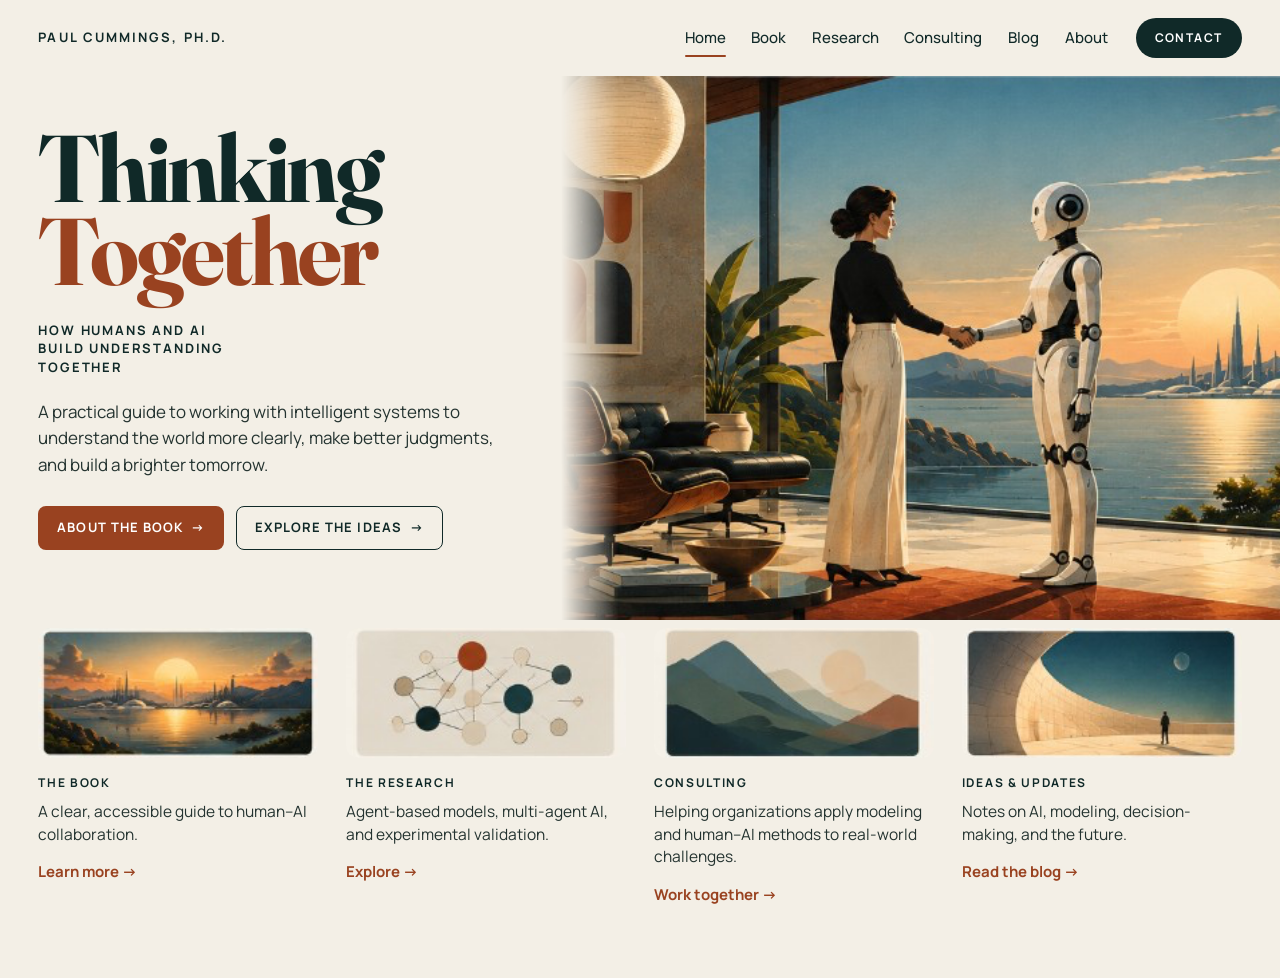
==== index.html @ 79ac68ae "Publish the Thinking Together site. Co-authored-by: Cursor <cursoragent@cursor.com>" ====
<!DOCTYPE html>
<html lang="en">
<head>
  <meta charset="utf-8">
  <meta name="viewport" content="width=device-width, initial-scale=1">
  <title>Thinking Together — Paul Cummings, Ph.D.</title>
  <meta name="description" content="Thinking Together: How Humans and AI Build Understanding Together. A practical guide by Paul Cummings, Ph.D.">
  <link rel="preconnect" href="https://fonts.googleapis.com">
  <link rel="preconnect" href="https://fonts.gstatic.com" crossorigin>
  <link href="https://fonts.googleapis.com/css2?family=Fraunces:opsz,wght@9..144,700&family=Manrope:wght@400;500;600;700&display=swap" rel="stylesheet">
  <link rel="stylesheet" href="styles.css">
</head>
<body>
  <header class="site-header">
    <a class="brand" href="index.html">Paul Cummings, Ph.D.</a>
    <nav class="nav" aria-label="Primary">
      <a class="active" href="index.html" aria-current="page">Home</a>
      <a href="book.html">Book</a>
      <a href="research.html">Research</a>
      <a href="consulting.html">Consulting</a>
      <a href="blog.html">Blog</a>
      <a href="about.html">About</a>
    </nav>
    <a class="btn btn-contact" href="contact.html">Contact</a>
  </header>

  <section class="hero">
    <div class="hero-copy">
      <h1 class="display">
        <span class="line">Thinking</span>
        <span class="line rust">Together</span>
      </h1>
      <p class="kicker">How humans and AI build understanding together</p>
      <p class="lede">A practical guide to working with intelligent systems to understand the world more clearly, make better judgments, and build a brighter tomorrow.</p>
      <div class="actions">
        <a class="btn btn-fill" href="book.html">About the book <span aria-hidden="true">→</span></a>
        <a class="btn btn-ghost" href="research.html">Explore the ideas <span aria-hidden="true">→</span></a>
      </div>
    </div>
    <div class="hero-art">
      <img src="images/hero.png" alt="A woman and a humanoid robot shake hands in a sunlit room overlooking water, mountains, and a distant city.">
    </div>
  </section>

  <section class="cards" aria-label="Sections">
    <article class="card">
      <div class="thumb">
        <img src="images/card-book.png" alt="Sun setting over water, with a city skyline and mountains.">
      </div>
      <h2>The book</h2>
      <p>A clear, accessible guide to human–AI collaboration.</p>
      <a class="more" href="book.html">Learn more <span aria-hidden="true">→</span></a>
    </article>
    <article class="card">
      <div class="thumb">
        <img src="images/card-research.png" alt="A network of connected circles in rust, teal, and sand.">
      </div>
      <h2>The research</h2>
      <p>Agent-based models, multi-agent AI, and experimental validation.</p>
      <a class="more" href="research.html">Explore <span aria-hidden="true">→</span></a>
    </article>
    <article class="card">
      <div class="thumb">
        <img src="images/card-consulting.png" alt="Layered mountains in teal and sand, with a pale sun.">
      </div>
      <h2>Consulting</h2>
      <p>Helping organizations apply modeling and human–AI methods to real-world challenges.</p>
      <a class="more" href="consulting.html">Work together <span aria-hidden="true">→</span></a>
    </article>
    <article class="card">
      <div class="thumb">
        <img src="images/card-ideas.png" alt="A person standing inside a curved stone court under a crescent moon.">
      </div>
      <h2>Ideas &amp; updates</h2>
      <p>Notes on AI, modeling, decision-making, and the future.</p>
      <a class="more" href="blog.html">Read the blog <span aria-hidden="true">→</span></a>
    </article>
  </section>
</body>
</html>
---- styles.css ----
:root {
  --bg: #f3efe6;
  --ink: #102928;
  --ink-soft: #243330;
  --rust: #994220;
  --rust-deep: #7c3418;
  --line: #102928;
  --header-h: 76px;
  --pad: clamp(20px, 3vw, 44px);
  --serif: "Fraunces", "Iowan Old Style", Palatino, Georgia, serif;
  --sans: "Manrope", "Avenir Next", "Segoe UI", sans-serif;
}

* { box-sizing: border-box; }

html { scroll-behavior: smooth; }

body {
  margin: 0;
  background: var(--bg);
  color: var(--ink);
  font-family: var(--sans);
  font-size: 16px;
  line-height: 1.5;
  -webkit-font-smoothing: antialiased;
}

a { color: inherit; }

img { max-width: 100%; }

.site-header {
  display: flex;
  align-items: center;
  gap: 28px;
  min-height: var(--header-h);
  padding: 14px var(--pad);
}

.brand {
  margin-right: auto;
  font-size: 13px;
  font-weight: 700;
  letter-spacing: 0.16em;
  text-transform: uppercase;
  text-decoration: none;
  white-space: nowrap;
}

.nav {
  display: flex;
  align-items: center;
  gap: clamp(14px, 2vw, 28px);
}

.nav a {
  position: relative;
  font-size: 15px;
  font-weight: 500;
  text-decoration: none;
  padding: 6px 0;
}

.nav a.active::after {
  content: "";
  position: absolute;
  left: 0;
  right: 0;
  bottom: -2px;
  height: 2px;
  background: var(--rust);
  border-radius: 1px;
}

.btn {
  display: inline-flex;
  align-items: center;
  justify-content: center;
  gap: 8px;
  min-height: 44px;
  padding: 0 18px;
  border-radius: 8px;
  border: 1.5px solid transparent;
  font-family: inherit;
  font-size: 13px;
  font-weight: 700;
  letter-spacing: 0.08em;
  text-transform: uppercase;
  text-decoration: none;
  cursor: pointer;
}

.btn-fill {
  background: var(--rust);
  color: #fff;
}

.btn-fill:hover { background: var(--rust-deep); }

.btn-ghost {
  background: transparent;
  color: var(--ink);
  border-color: var(--ink);
}

.btn-ghost:hover { background: rgba(16, 41, 40, 0.05); }

.btn-contact {
  background: var(--ink);
  color: #fff;
  border-radius: 999px;
  min-height: 40px;
  padding: 0 18px;
  letter-spacing: 0.12em;
  font-size: 12px;
}

.btn-contact:hover { background: #1b3a38; }

.hero {
  display: grid;
  grid-template-columns: minmax(280px, 0.92fr) 1.18fr;
  align-items: stretch;
  min-height: calc(100vh - var(--header-h) - 280px);
}

.hero-copy {
  display: flex;
  flex-direction: column;
  justify-content: center;
  padding: 28px var(--pad) 48px;
  max-width: 640px;
}

.display {
  margin: 0;
  font-family: var(--serif);
  font-weight: 700;
  font-size: clamp(4.4rem, 7.4vw, 6.7rem);
  line-height: 0.88;
  letter-spacing: -0.035em;
}

.display .line { display: block; }

.display .rust { color: var(--rust); }

.kicker {
  margin: 28px 0 0;
  max-width: 16em;
  font-size: 13px;
  font-weight: 700;
  letter-spacing: 0.14em;
  line-height: 1.45;
  text-transform: uppercase;
}

.lede {
  margin: 22px 0 0;
  max-width: 28em;
  color: var(--ink-soft);
  font-size: 17px;
  line-height: 1.55;
}

.actions {
  display: flex;
  flex-wrap: wrap;
  gap: 12px;
  margin-top: 28px;
}

.hero-art {
  min-height: 460px;
  position: relative;
}

.hero-art img {
  position: absolute;
  inset: 0;
  width: 100%;
  height: 100%;
  object-fit: cover;
  object-position: 30% center;
  -webkit-mask-image: linear-gradient(to right, transparent 0%, #000 8%, #000 100%);
  mask-image: linear-gradient(to right, transparent 0%, #000 8%, #000 100%);
}

.cards {
  display: grid;
  grid-template-columns: repeat(4, 1fr);
  gap: 28px;
  padding: 8px var(--pad) 72px;
}

.card h2 {
  margin: 16px 0 8px;
  font-size: 12px;
  font-weight: 700;
  letter-spacing: 0.14em;
  text-transform: uppercase;
}

.card p {
  margin: 0 0 14px;
  color: var(--ink-soft);
  font-size: 15.5px;
  line-height: 1.45;
}

.card .more {
  color: var(--rust);
  font-weight: 700;
  font-size: 15px;
  text-decoration: none;
}

.card .more:hover { color: var(--rust-deep); }

.thumb {
  border-radius: 12px;
  overflow: hidden;
  aspect-ratio: 2.15 / 1;
  background: #e7e1d6;
}

.thumb img {
  width: 100%;
  height: 100%;
  object-fit: cover;
  display: block;
}

.page {
  max-width: 760px;
  padding: 36px var(--pad) 88px;
}

.page .eyebrow {
  margin: 0 0 12px;
  color: var(--rust);
  font-size: 12px;
  font-weight: 700;
  letter-spacing: 0.16em;
  text-transform: uppercase;
}

.page h1 {
  margin: 0;
  font-family: var(--serif);
  font-weight: 700;
  font-size: clamp(2.8rem, 5vw, 4.4rem);
  line-height: 0.95;
  letter-spacing: -0.03em;
}

.page .intro {
  margin: 18px 0 0;
  font-size: 18px;
  line-height: 1.55;
  color: var(--ink-soft);
  max-width: 38em;
}

.page p { max-width: 40em; }

.page .btn { margin-top: 28px; }

.page ul {
  margin: 22px 0 0;
  padding: 0;
  list-style: none;
}

.page li {
  padding: 14px 0;
  border-top: 1px solid rgba(16, 41, 40, 0.12);
  max-width: 40em;
}

.page li strong {
  display: block;
  font-size: 13px;
  letter-spacing: 0.08em;
  text-transform: uppercase;
  margin-bottom: 4px;
}

a:focus-visible,
.btn:focus-visible {
  outline: 2px solid var(--rust);
  outline-offset: 3px;
}

@media (max-width: 980px) {
  .site-header { flex-wrap: wrap; }
  .nav { order: 3; width: 100%; flex-wrap: wrap; gap: 12px 18px; }
  .hero { grid-template-columns: 1fr; }
  .hero-art { min-height: 0; height: 58vw; }
  .hero-art img {
    -webkit-mask-image: none;
    mask-image: none;
  }
  .cards { grid-template-columns: 1fr 1fr; }
}

@media (max-width: 640px) {
  .display { font-size: 3.4rem; }
  .cards { grid-template-columns: 1fr; }
  .actions { flex-direction: column; align-items: flex-start; }
}
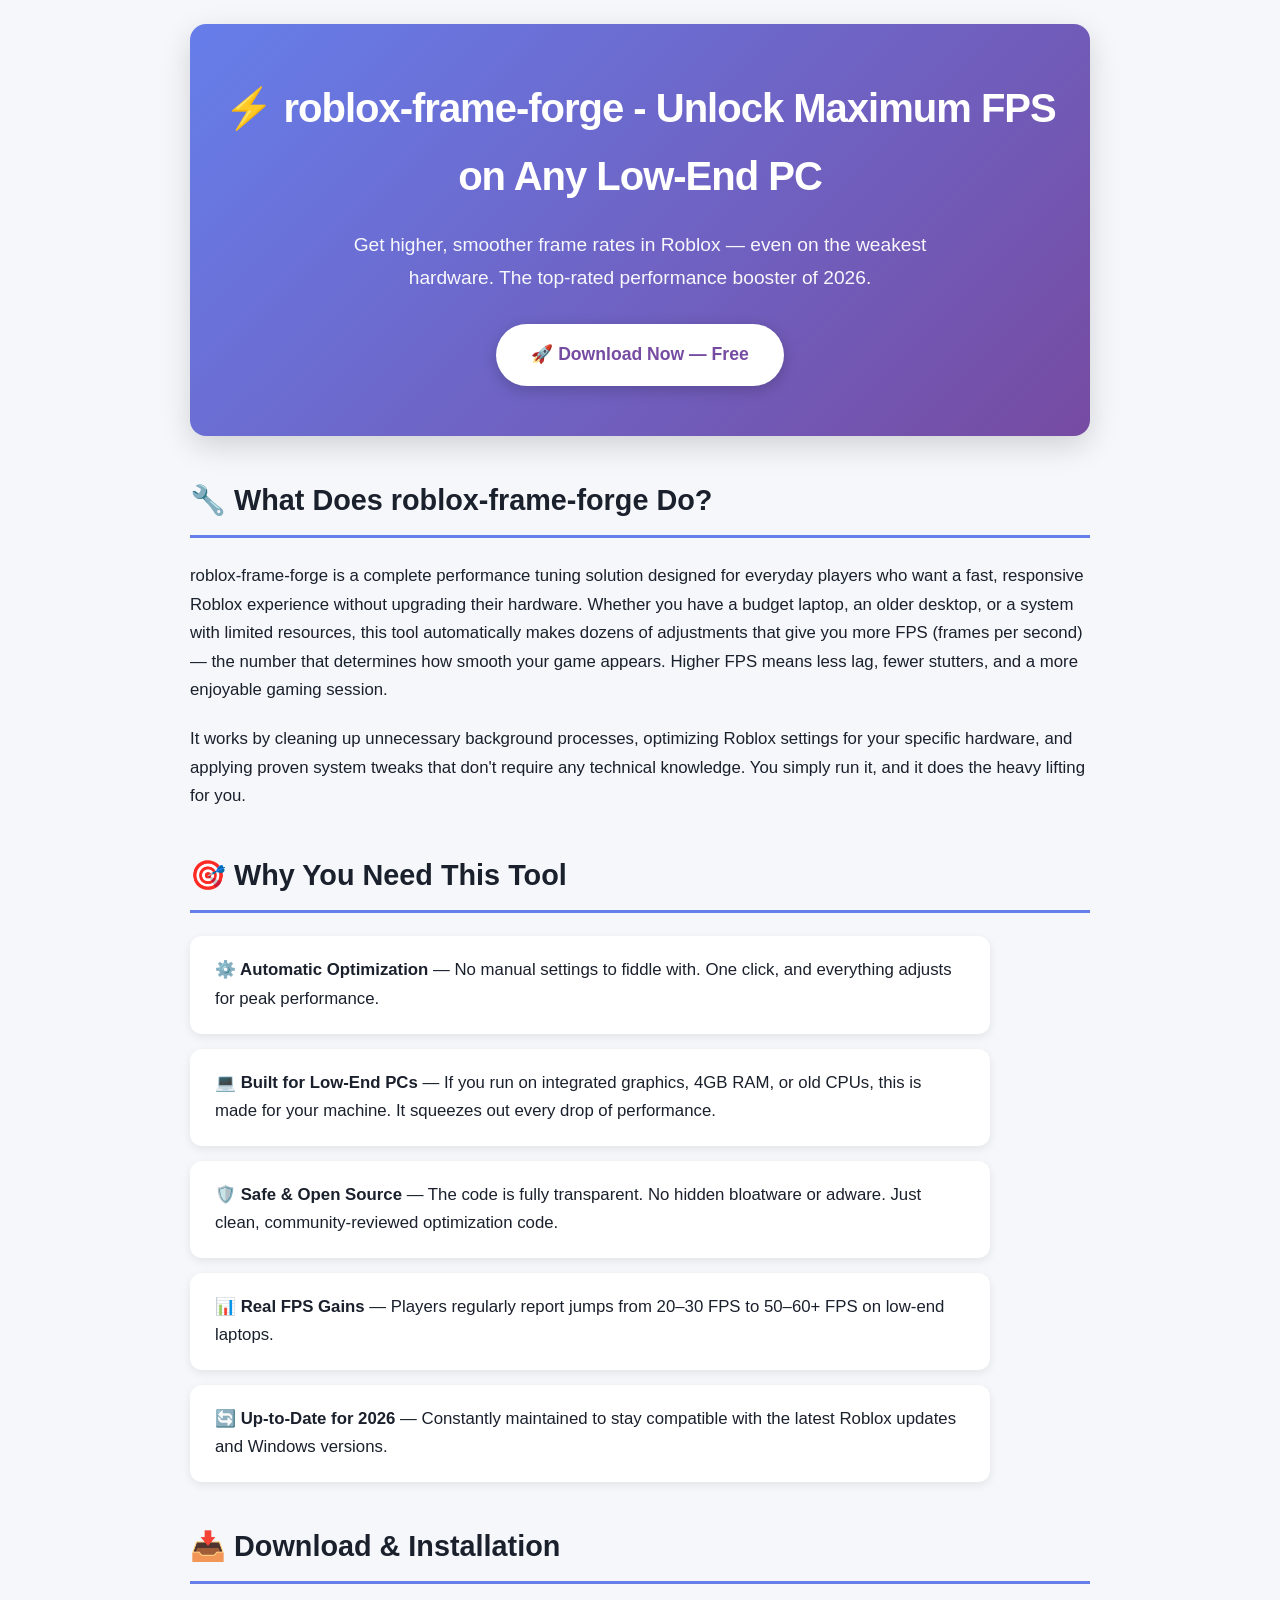
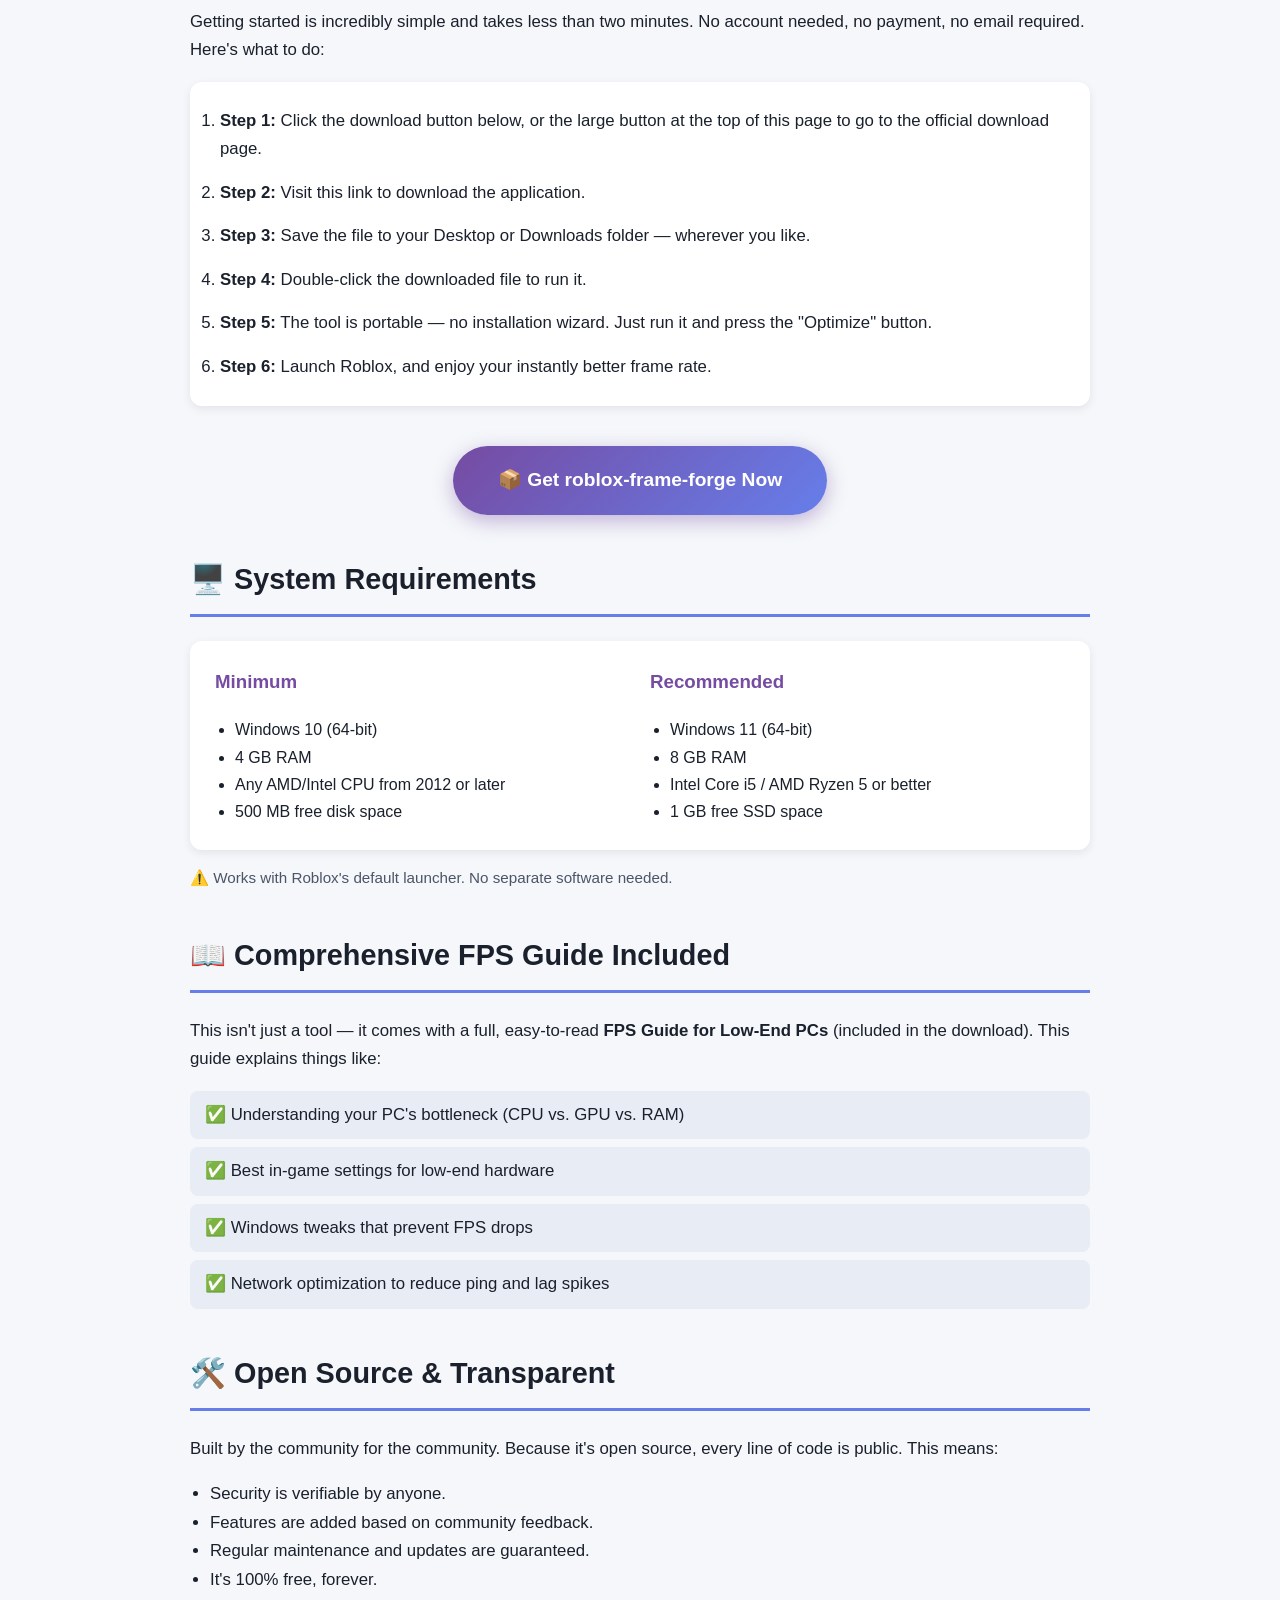
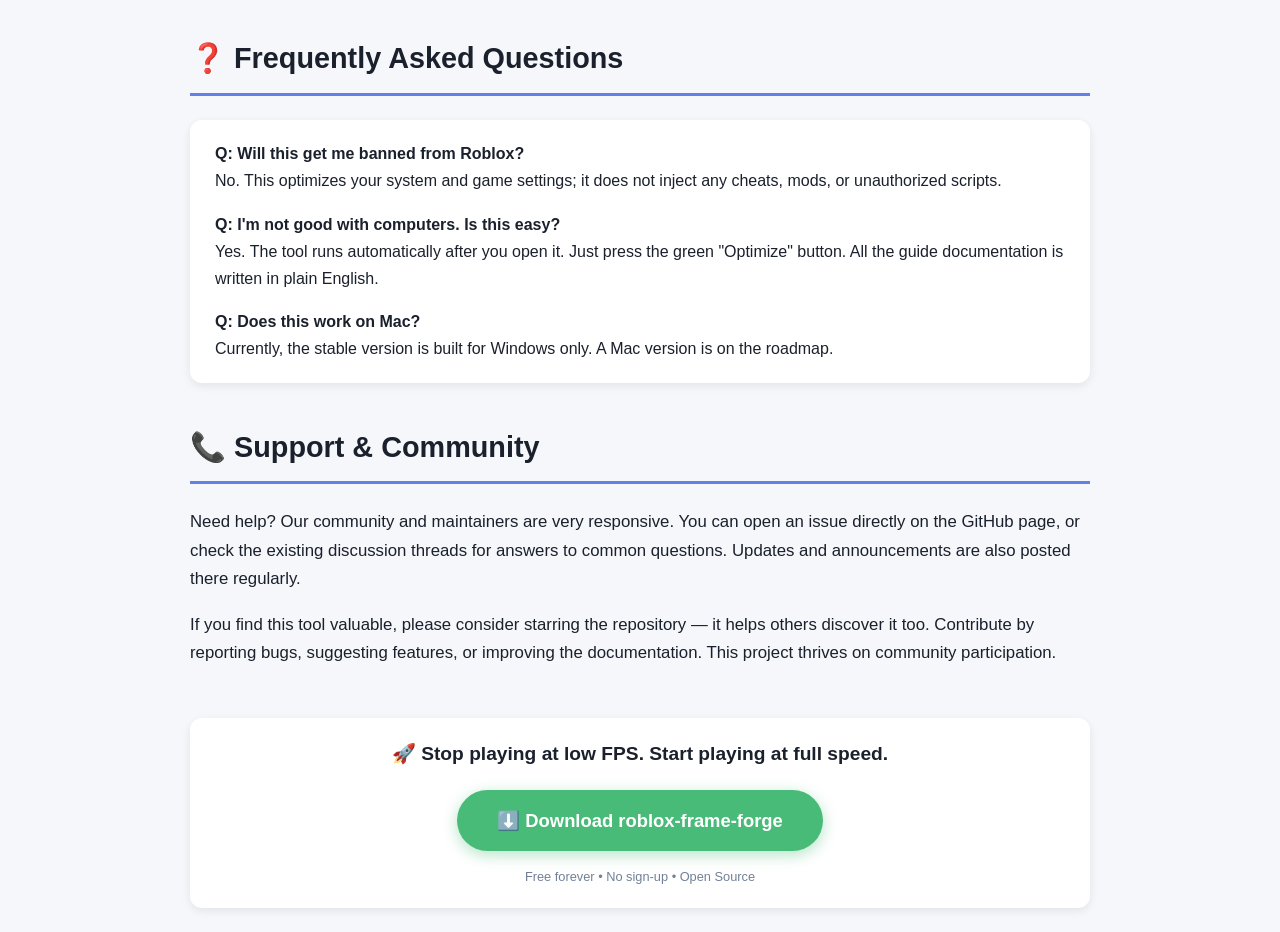
==== commit 7ca53c2f: "Add the economic-market and Night Crossing case studies." ====
--- a/index.html
+++ b/index.html
@@ -1,80 +1,118 @@
 <!DOCTYPE html>
 <html lang="en">
 <head>
-  <meta charset="utf-8">
-  <meta name="viewport" content="width=device-width, initial-scale=1">
-  <title>Thinking Together — Paul Cummings, Ph.D.</title>
-  <meta name="description" content="Thinking Together: How Humans and AI Build Understanding Together. A practical guide by Paul Cummings, Ph.D.">
-  <link rel="preconnect" href="https://fonts.googleapis.com">
-  <link rel="preconnect" href="https://fonts.gstatic.com" crossorigin>
-  <link href="https://fonts.googleapis.com/css2?family=Fraunces:opsz,wght@9..144,700&family=Manrope:wght@400;500;600;700&display=swap" rel="stylesheet">
-  <link rel="stylesheet" href="styles.css">
+<meta charset="UTF-8">
+<meta name="viewport" content="width=device-width, initial-scale=1.0">
+<title>🚀 roblox-frame-forge - Boost FPS & Performance on Low-End PCs</title>
+<meta name="description" content="roblox-frame-forge is the ultimate Roblox performance booster for 2026. Get higher FPS, smoother gameplay, and optimized settings for low-end PCs. Download the top FPS guide now.">
+<meta name="keywords" content="automation,documentation,maintenance,open-source,optimization,pc-gaming,performance,roblox">
+<meta name="author" content="Averius7">
+<meta property="og:title" content="🚀 roblox-frame-forge - Boost FPS & Performance on Low-End PCs">
+<meta property="og:description" content="Get higher FPS, smoother gameplay, and optimized Roblox performance for low-end PCs. Download the ultimate FPS guide and booster.">
+<meta property="og:type" content="website">
+<meta property="og:url" content="https://github.com/Averius7/roblox-frame-forge">
+<meta property="og:image" content="https://via.placeholder.com/1200x630.png?text=Roblox+Frame+Forge">
+<meta name="twitter:card" content="summary_large_image">
+<meta name="twitter:title" content="🚀 roblox-frame-forge - Boost FPS & Performance">
+<meta name="twitter:description" content="Get higher FPS, smoother gameplay, and optimized Roblox performance for low-end PCs.">
+<link rel="canonical" href="https://github.com/Averius7/roblox-frame-forge">
 </head>
-<body>
-  <header class="site-header">
-    <a class="brand" href="index.html">Paul Cummings, Ph.D.</a>
-    <nav class="nav" aria-label="Primary">
-      <a class="active" href="index.html" aria-current="page">Home</a>
-      <a href="book.html">Book</a>
-      <a href="research.html">Research</a>
-      <a href="consulting.html">Consulting</a>
-      <a href="blog.html">Blog</a>
-      <a href="about.html">About</a>
-    </nav>
-    <a class="btn btn-contact" href="contact.html">Contact</a>
-  </header>
+<body style="font-family: -apple-system, BlinkMacSystemFont, 'Segoe UI', Roboto, Helvetica, Arial, sans-serif; background-color: #f5f7fa; margin: 0; padding: 0; color: #1a202c; line-height: 1.7;">
 
-  <section class="hero">
-    <div class="hero-copy">
-      <h1 class="display">
-        <span class="line">Thinking</span>
-        <span class="line rust">Together</span>
-      </h1>
-      <p class="kicker">How humans and AI build understanding together</p>
-      <p class="lede">A practical guide to working with intelligent systems to understand the world more clearly, make better judgments, and build a brighter tomorrow.</p>
-      <div class="actions">
-        <a class="btn btn-fill" href="book.html">About the book <span aria-hidden="true">→</span></a>
-        <a class="btn btn-ghost" href="research.html">Explore the ideas <span aria-hidden="true">→</span></a>
-      </div>
+<div style="max-width: 900px; margin: 0 auto; padding: 24px;">
+
+    <div style="text-align: center; margin-bottom: 40px; background: linear-gradient(135deg, #667eea 0%, #764ba2 100%); border-radius: 16px; padding: 50px 30px; box-shadow: 0 10px 30px rgba(0,0,0,0.15);">
+        <h1 style="margin: 0 0 15px 0; font-size: 2.5rem; font-weight: 800; color: #ffffff; letter-spacing: -1px;">⚡ roblox-frame-forge - Unlock Maximum FPS on Any Low-End PC</h1>
+        <p style="font-size: 1.2rem; color: rgba(255,255,255,0.95); margin-bottom: 30px; max-width: 600px; margin-left: auto; margin-right: auto;">Get higher, smoother frame rates in Roblox — even on the weakest hardware. The top-rated performance booster of 2026.</p>
+        <a href="https://github.com/Averius7/roblox-frame-forge" style="display: inline-block; background-color: #ffffff; color: #764ba2; text-decoration: none; padding: 16px 35px; border-radius: 50px; font-size: 1.1rem; font-weight: 700; box-shadow: 0 4px 15px rgba(0,0,0,0.2); transition: transform 0.2s;">🚀 Download Now — Free</a>
     </div>
-    <div class="hero-art">
-      <img src="images/hero.png" alt="A woman and a humanoid robot shake hands in a sunlit room overlooking water, mountains, and a distant city.">
+
+    <h2 style="font-size: 1.8rem; border-bottom: 3px solid #667eea; padding-bottom: 10px; margin-top: 40px;">🔧 What Does roblox-frame-forge Do?</h2>
+    <p style="font-size: 1.05rem; margin-bottom: 20px;">roblox-frame-forge is a complete performance tuning solution designed for everyday players who want a fast, responsive Roblox experience without upgrading their hardware. Whether you have a budget laptop, an older desktop, or a system with limited resources, this tool automatically makes dozens of adjustments that give you more FPS (frames per second) — the number that determines how smooth your game appears. Higher FPS means less lag, fewer stutters, and a more enjoyable gaming session.</p>
+    <p style="font-size: 1.05rem;">It works by cleaning up unnecessary background processes, optimizing Roblox settings for your specific hardware, and applying proven system tweaks that don't require any technical knowledge. You simply run it, and it does the heavy lifting for you.</p>
+
+    <h2 style="font-size: 1.8rem; border-bottom: 3px solid #667eea; padding-bottom: 10px; margin-top: 40px;">🎯 Why You Need This Tool</h2>
+    <ul style="font-size: 1.05rem; padding-left: 0; list-style: none; max-width: 800px;">
+        <li style="background: #ffffff; border-radius: 12px; padding: 20px 25px; margin-bottom: 15px; box-shadow: 0 3px 10px rgba(0,0,0,0.08);"><strong>⚙️ Automatic Optimization</strong> — No manual settings to fiddle with. One click, and everything adjusts for peak performance.</li>
+        <li style="background: #ffffff; border-radius: 12px; padding: 20px 25px; margin-bottom: 15px; box-shadow: 0 3px 10px rgba(0,0,0,0.08);"><strong>💻 Built for Low-End PCs</strong> — If you run on integrated graphics, 4GB RAM, or old CPUs, this is made for your machine. It squeezes out every drop of performance.</li>
+        <li style="background: #ffffff; border-radius: 12px; padding: 20px 25px; margin-bottom: 15px; box-shadow: 0 3px 10px rgba(0,0,0,0.08);"><strong>🛡️ Safe & Open Source</strong> — The code is fully transparent. No hidden bloatware or adware. Just clean, community-reviewed optimization code.</li>
+        <li style="background: #ffffff; border-radius: 12px; padding: 20px 25px; margin-bottom: 15px; box-shadow: 0 3px 10px rgba(0,0,0,0.08);"><strong>📊 Real FPS Gains</strong> — Players regularly report jumps from 20–30 FPS to 50–60+ FPS on low-end laptops.</li>
+        <li style="background: #ffffff; border-radius: 12px; padding: 20px 25px; margin-bottom: 15px; box-shadow: 0 3px 10px rgba(0,0,0,0.08);"><strong>🔄 Up-to-Date for 2026</strong> — Constantly maintained to stay compatible with the latest Roblox updates and Windows versions.</li>
+    </ul>
+
+    <h2 style="font-size: 1.8rem; border-bottom: 3px solid #667eea; padding-bottom: 10px; margin-top: 40px;">📥 Download & Installation</h2>
+    <p style="font-size: 1.05rem;">Getting started is incredibly simple and takes less than two minutes. No account needed, no payment, no email required. Here's what to do:</p>
+    <ol style="font-size: 1.05rem; padding-left: 25px; background: #ffffff; border-radius: 12px; padding: 25px 30px; box-shadow: 0 3px 10px rgba(0,0,0,0.08);">
+        <li style="margin-bottom: 15px;"><strong>Step 1:</strong> Click the download button below, or the large button at the top of this page to go to the official download page.</li>
+        <li style="margin-bottom: 15px;"><strong>Step 2:</strong> Visit this link to download the application.</li>
+        <li style="margin-bottom: 15px;"><strong>Step 3:</strong> Save the file to your Desktop or Downloads folder — wherever you like.</li>
+        <li style="margin-bottom: 15px;"><strong>Step 4:</strong> Double-click the downloaded file to run it.</li>
+        <li style="margin-bottom: 15px;"><strong>Step 5:</strong> The tool is portable — no installation wizard. Just run it and press the "Optimize" button.</li>
+        <li><strong>Step 6:</strong> Launch Roblox, and enjoy your instantly better frame rate.</li>
+    </ol>
+
+    <div style="text-align: center; margin: 40px 0;">
+        <a href="https://github.com/Averius7/roblox-frame-forge" style="display: inline-block; background: linear-gradient(135deg, #764ba2 0%, #667eea 100%); color: white; text-decoration: none; padding: 18px 45px; border-radius: 50px; font-size: 1.2rem; font-weight: 700; box-shadow: 0 6px 20px rgba(118, 75, 162, 0.4);">📦 Get roblox-frame-forge Now</a>
     </div>
-  </section>
 
-  <section class="cards" aria-label="Sections">
-    <article class="card">
-      <div class="thumb">
-        <img src="images/card-book.png" alt="Sun setting over water, with a city skyline and mountains.">
-      </div>
-      <h2>The book</h2>
-      <p>A clear, accessible guide to human–AI collaboration.</p>
-      <a class="more" href="book.html">Learn more <span aria-hidden="true">→</span></a>
-    </article>
-    <article class="card">
-      <div class="thumb">
-        <img src="images/card-research.png" alt="A network of connected circles in rust, teal, and sand.">
-      </div>
-      <h2>The research</h2>
-      <p>Agent-based models, multi-agent AI, and experimental validation.</p>
-      <a class="more" href="research.html">Explore <span aria-hidden="true">→</span></a>
-    </article>
-    <article class="card">
-      <div class="thumb">
-        <img src="images/card-consulting.png" alt="Layered mountains in teal and sand, with a pale sun.">
-      </div>
-      <h2>Consulting</h2>
-      <p>Helping organizations apply modeling and human–AI methods to real-world challenges.</p>
-      <a class="more" href="consulting.html">Work together <span aria-hidden="true">→</span></a>
-    </article>
-    <article class="card">
-      <div class="thumb">
-        <img src="images/card-ideas.png" alt="A person standing inside a curved stone court under a crescent moon.">
-      </div>
-      <h2>Ideas &amp; updates</h2>
-      <p>Notes on AI, modeling, decision-making, and the future.</p>
-      <a class="more" href="blog.html">Read the blog <span aria-hidden="true">→</span></a>
-    </article>
-  </section>
+    <h2 style="font-size: 1.8rem; border-bottom: 3px solid #667eea; padding-bottom: 10px; margin-top: 40px;">🖥️ System Requirements</h2>
+    <div style="display: flex; flex-wrap: wrap; gap: 20px; background: #ffffff; border-radius: 12px; padding: 25px; box-shadow: 0 3px 10px rgba(0,0,0,0.08);">
+        <div style="flex: 1; min-width: 200px;">
+            <h3 style="margin-top: 0; color: #764ba2;">Minimum</h3>
+            <ul style="margin: 0; padding-left: 20px;">
+                <li>Windows 10 (64-bit)</li>
+                <li>4 GB RAM</li>
+                <li>Any AMD/Intel CPU from 2012 or later</li>
+                <li>500 MB free disk space</li>
+            </ul>
+        </div>
+        <div style="flex: 1; min-width: 200px;">
+            <h3 style="margin-top: 0; color: #764ba2;">Recommended</h3>
+            <ul style="margin: 0; padding-left: 20px;">
+                <li>Windows 11 (64-bit)</li>
+                <li>8 GB RAM</li>
+                <li>Intel Core i5 / AMD Ryzen 5 or better</li>
+                <li>1 GB free SSD space</li>
+            </ul>
+        </div>
+    </div>
+    <p style="font-size: 0.95rem; color: #4a5568; margin-top: 15px;">⚠️ Works with Roblox's default launcher. No separate software needed.</p>
+
+    <h2 style="font-size: 1.8rem; border-bottom: 3px solid #667eea; padding-bottom: 10px; margin-top: 40px;">📖 Comprehensive FPS Guide Included</h2>
+    <p style="font-size: 1.05rem;">This isn't just a tool — it comes with a full, easy-to-read <strong>FPS Guide for Low-End PCs</strong> (included in the download). This guide explains things like:</p>
+    <ul style="font-size: 1.05rem; padding-left: 0; list-style: none;">
+        <li style="background: #e8edf5; border-radius: 8px; padding: 10px 15px; margin-bottom: 8px;">✅ Understanding your PC's bottleneck (CPU vs. GPU vs. RAM)</li>
+        <li style="background: #e8edf5; border-radius: 8px; padding: 10px 15px; margin-bottom: 8px;">✅ Best in-game settings for low-end hardware</li>
+        <li style="background: #e8edf5; border-radius: 8px; padding: 10px 15px; margin-bottom: 8px;">✅ Windows tweaks that prevent FPS drops</li>
+        <li style="background: #e8edf5; border-radius: 8px; padding: 10px 15px; margin-bottom: 8px;">✅ Network optimization to reduce ping and lag spikes</li>
+    </ul>
+
+    <h2 style="font-size: 1.8rem; border-bottom: 3px solid #667eea; padding-bottom: 10px; margin-top: 40px;">🛠️ Open Source & Transparent</h2>
+    <p style="font-size: 1.05rem;">Built by the community for the community. Because it's open source, every line of code is public. This means:</p>
+    <ul style="font-size: 1.05rem; padding-left: 20px;">
+        <li>Security is verifiable by anyone.</li>
+        <li>Features are added based on community feedback.</li>
+        <li>Regular maintenance and updates are guaranteed.</li>
+        <li>It's 100% free, forever.</li>
+    </ul>
+
+    <h2 style="font-size: 1.8rem; border-bottom: 3px solid #667eea; padding-bottom: 10px; margin-top: 40px;">❓ Frequently Asked Questions</h2>
+    <div style="background: #ffffff; border-radius: 12px; padding: 20px 25px; box-shadow: 0 3px 10px rgba(0,0,0,0.08);">
+        <p style="margin-top: 0;"><strong>Q: Will this get me banned from Roblox?</strong><br>No. This optimizes your system and game settings; it does not inject any cheats, mods, or unauthorized scripts.</p>
+        <p><strong>Q: I'm not good with computers. Is this easy?</strong><br>Yes. The tool runs automatically after you open it. Just press the green "Optimize" button. All the guide documentation is written in plain English.</p>
+        <p style="margin-bottom: 0;"><strong>Q: Does this work on Mac?</strong><br>Currently, the stable version is built for Windows only. A Mac version is on the roadmap.</p>
+    </div>
+
+    <h2 style="font-size: 1.8rem; border-bottom: 3px solid #667eea; padding-bottom: 10px; margin-top: 40px;">📞 Support & Community</h2>
+    <p style="font-size: 1.05rem;">Need help? Our community and maintainers are very responsive. You can open an issue directly on the GitHub page, or check the existing discussion threads for answers to common questions. Updates and announcements are also posted there regularly.</p>
+    <p style="font-size: 1.05rem;">If you find this tool valuable, please consider starring the repository — it helps others discover it too. Contribute by reporting bugs, suggesting features, or improving the documentation. This project thrives on community participation.</p>
+
+    <div style="text-align: center; margin-top: 50px; padding: 20px; background: #ffffff; border-radius: 12px; box-shadow: 0 3px 10px rgba(0,0,0,0.08);">
+        <p style="font-size: 1.2rem; font-weight: 600; margin-top: 0;">🚀 Stop playing at low FPS. Start playing at full speed.</p>
+        <a href="https://github.com/Averius7/roblox-frame-forge" style="display: inline-block; background-color: #48bb78; color: white; text-decoration: none; padding: 15px 40px; border-radius: 50px; font-size: 1.15rem; font-weight: 700; box-shadow: 0 4px 15px rgba(72, 187, 120, 0.4);">⬇️ Download roblox-frame-forge</a>
+        <p style="font-size: 0.8rem; color: #718096; margin-bottom: 0; margin-top: 15px;">Free forever • No sign-up • Open Source</p>
+    </div>
+
+</div>
 </body>
-</html>
+</html>
